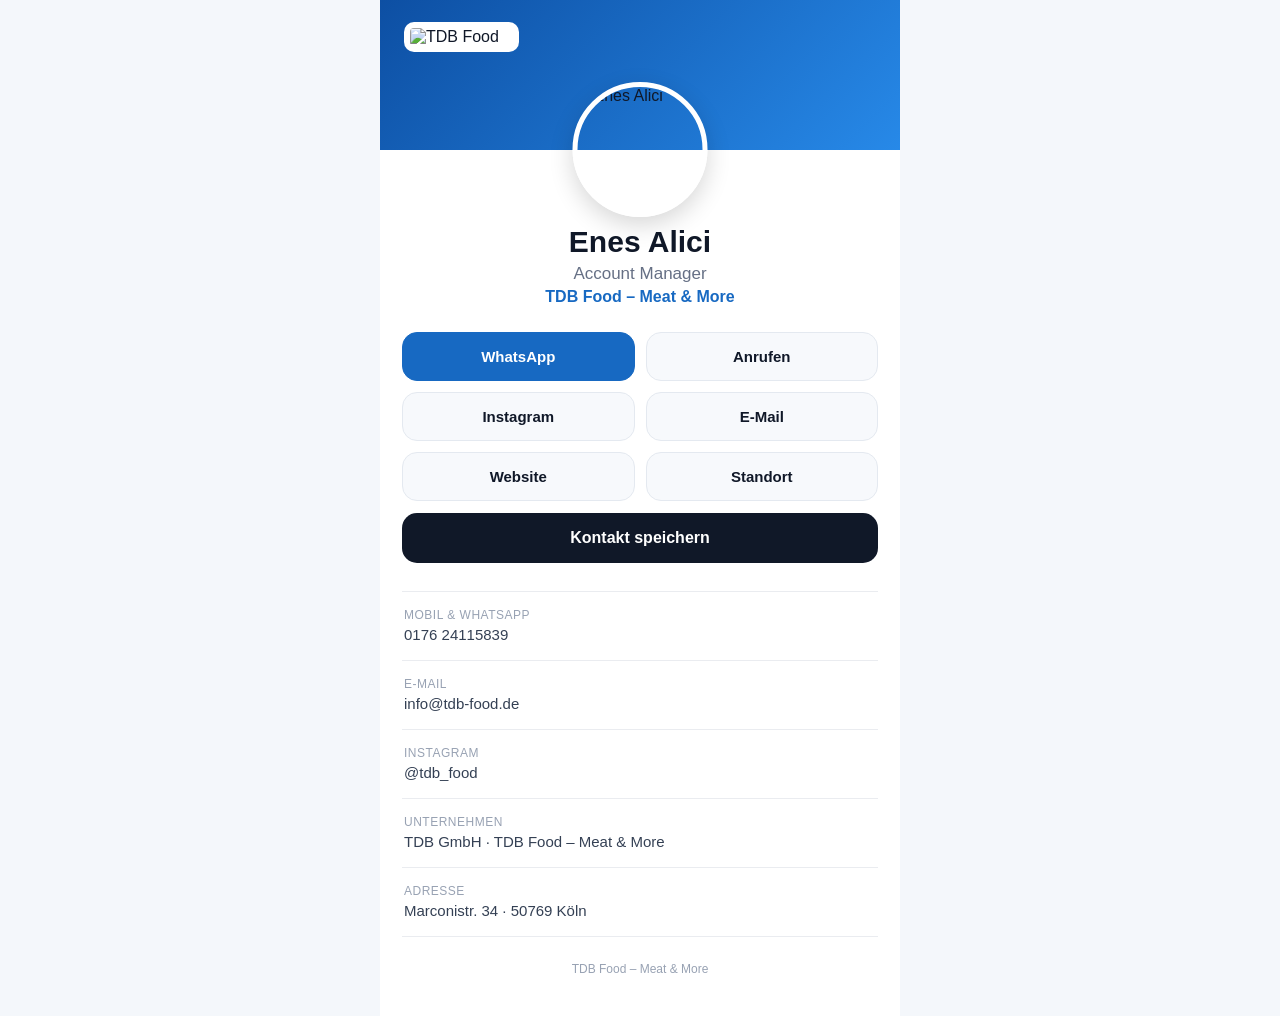
==== Enes/index.html @ 4cbe136a "Create personal webpage for Enes Alici This HTML file serves as a personal webpage for Enes Alici, s" ====
<!DOCTYPE html>
<html lang="de">
<head>
<meta charset="UTF-8">
<meta name="viewport" content="width=device-width, initial-scale=1.0">
<title>Enes Alici | TDB Food</title>

<style>
*{
  box-sizing:border-box;
  margin:0;
  padding:0;
}

body{
  font-family:-apple-system,BlinkMacSystemFont,"Segoe UI",Arial,sans-serif;
  background:#f4f7fb;
  color:#101828;
  min-height:100vh;
}

.page{
  width:100%;
  max-width:520px;
  margin:auto;
  min-height:100vh;
  background:#fff;
  padding-bottom:40px;
}

.header{
  height:150px;
  background:linear-gradient(135deg,#0d4fa3,#2789e8);
  position:relative;
  margin-bottom:75px;
}

.logo{
  position:absolute;
  top:22px;
  left:24px;
  width:115px;
  max-height:55px;
  object-fit:contain;
  background:#fff;
  border-radius:10px;
  padding:6px;
}

.profile{
  position:absolute;
  width:135px;
  height:135px;
  border-radius:50%;
  object-fit:cover;
  object-position:center;
  left:50%;
  bottom:-67px;
  transform:translateX(-50%);
  border:5px solid #fff;
  box-shadow:0 8px 25px rgba(0,0,0,.16);
}

.content{
  padding:0 22px;
  text-align:center;
}

h1{
  font-size:30px;
  font-weight:750;
  margin-bottom:5px;
}

.role{
  font-size:17px;
  color:#667085;
  margin-bottom:4px;
}

.company{
  font-size:16px;
  color:#1769c2;
  font-weight:650;
  margin-bottom:26px;
}

.actions{
  display:grid;
  grid-template-columns:1fr 1fr;
  gap:11px;
}

.action{
  text-decoration:none;
  color:#101828;
  background:#f7f9fc;
  border:1px solid #e4e9f0;
  border-radius:15px;
  padding:15px 8px;
  font-size:15px;
  font-weight:650;
}

.action.primary{
  background:#1769c2;
  color:#fff;
  border-color:#1769c2;
}

.save{
  display:block;
  margin-top:12px;
  background:#101828;
  color:#fff;
  text-decoration:none;
  border-radius:15px;
  padding:16px;
  font-size:16px;
  font-weight:700;
}

.info{
  margin-top:28px;
  text-align:left;
  border-top:1px solid #eaecf0;
}

.row{
  padding:16px 2px;
  border-bottom:1px solid #eaecf0;
}

.label{
  display:block;
  font-size:12px;
  color:#98a2b3;
  margin-bottom:4px;
  text-transform:uppercase;
  letter-spacing:.5px;
}

.value{
  font-size:15px;
  color:#344054;
  text-decoration:none;
}

.footer{
  margin-top:25px;
  font-size:12px;
  color:#98a2b3;
}
</style>
</head>

<body>

<div class="page">

  <div class="header">
    <img src="tdb-logo.jpg" class="logo" alt="TDB Food">
    <img src="enes-alici.jpg" class="profile" alt="Enes Alici">
  </div>

  <div class="content">

    <h1>Enes Alici</h1>
    <div class="role">Account Manager</div>
    <div class="company">TDB Food – Meat &amp; More</div>

    <div class="actions">

      <a class="action primary"
         href="https://wa.me/4917624115839">
         WhatsApp
      </a>

      <a class="action"
         href="tel:+4917624115839">
         Anrufen
      </a>

      <a class="action"
         href="https://www.instagram.com/tdb_food/">
         Instagram
      </a>

      <a class="action"
         href="mailto:info@tdb-food.de">
         E-Mail
      </a>

      <a class="action"
         href="https://tdb-food.de">
         Website
      </a>

      <a class="action"
         href="https://www.google.com/maps/search/?api=1&query=Marconistr.+34,+50769+K%C3%B6ln">
         Standort
      </a>

    </div>

    <a class="save" href="enes-alici.vcf">
      Kontakt speichern
    </a>

    <div class="info">

      <div class="row">
        <span class="label">Mobil &amp; WhatsApp</span>
        <a class="value" href="tel:+4917624115839">
          0176 24115839
        </a>
      </div>

      <div class="row">
        <span class="label">E-Mail</span>
        <a class="value" href="mailto:info@tdb-food.de">
          info@tdb-food.de
        </a>
      </div>

      <div class="row">
        <span class="label">Instagram</span>
        <a class="value" href="https://www.instagram.com/tdb_food/">
          @tdb_food
        </a>
      </div>

      <div class="row">
        <span class="label">Unternehmen</span>
        <span class="value">TDB GmbH · TDB Food – Meat &amp; More</span>
      </div>

      <div class="row">
        <span class="label">Adresse</span>
        <span class="value">Marconistr. 34 · 50769 Köln</span>
      </div>

    </div>

    <div class="footer">
      TDB Food – Meat &amp; More
    </div>

  </div>
</div>

</body>
</html>
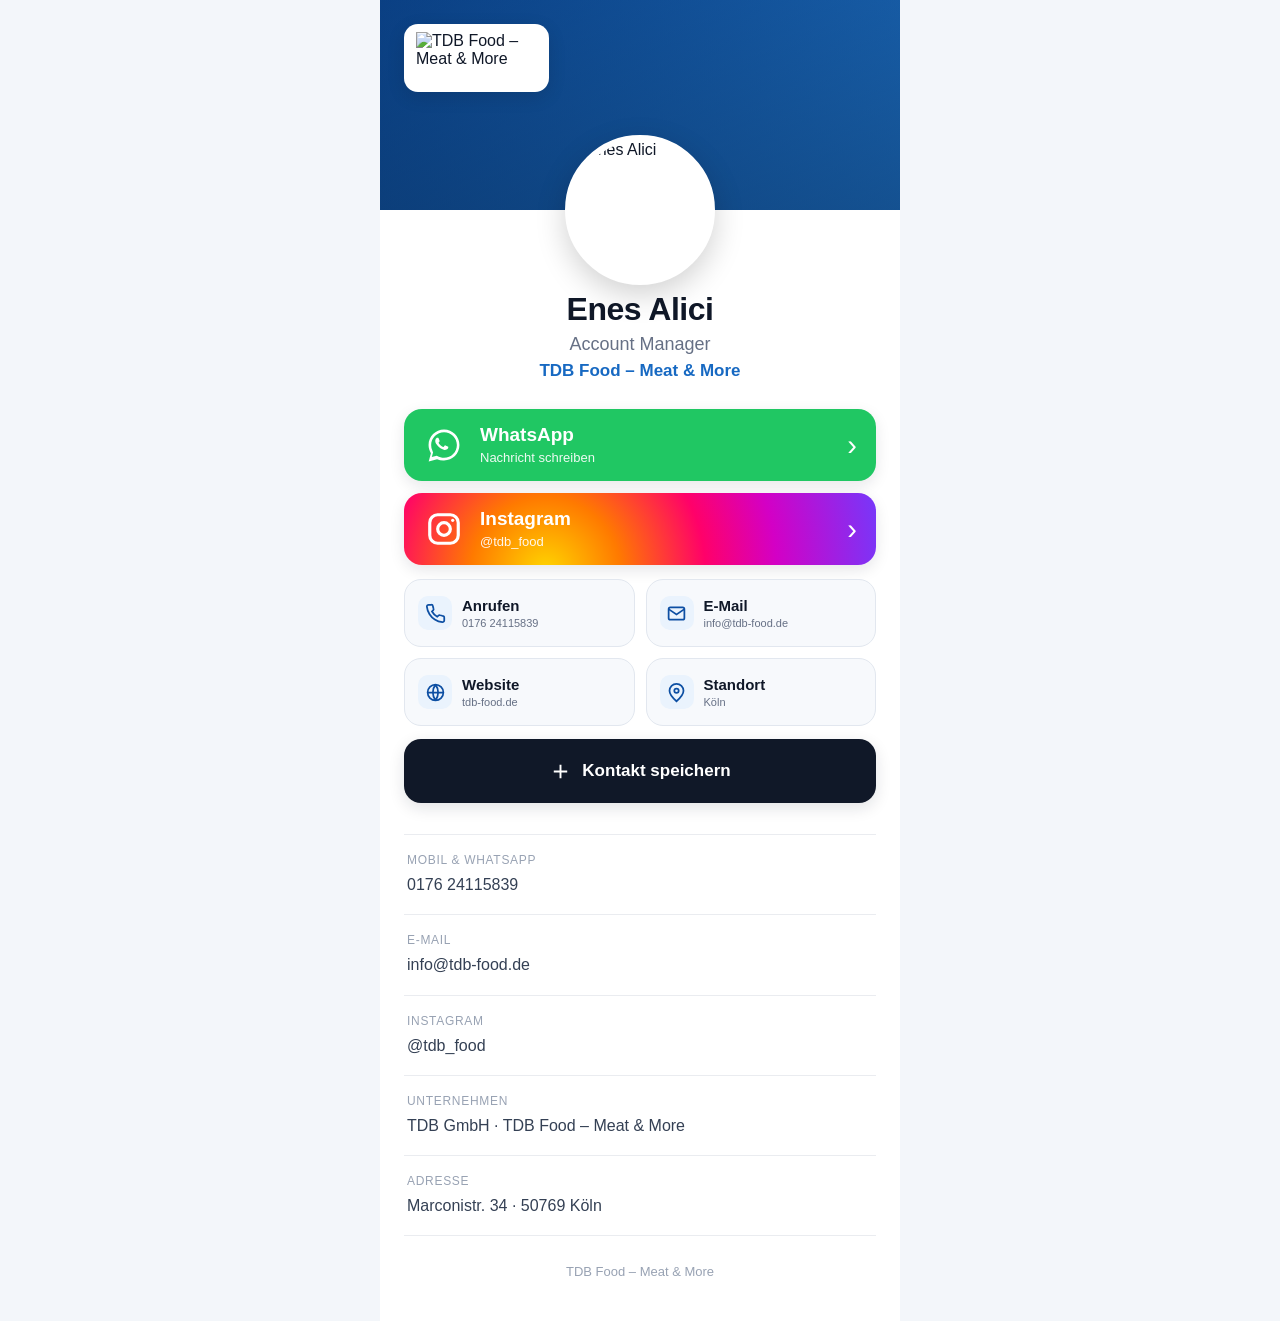
==== commit b97d0051: "Refactor index.html for design improvements Updated styles and layout for improved design and respon" ====
--- a/Enes/index.html
+++ b/Enes/index.html
@@ -3,6 +3,7 @@
 <head>
 <meta charset="UTF-8">
 <meta name="viewport" content="width=device-width, initial-scale=1.0">
+<meta name="theme-color" content="#0d4fa3">
 <title>Enes Alici | TDB Food</title>
 
 <style>
@@ -14,7 +15,7 @@
 
 body{
   font-family:-apple-system,BlinkMacSystemFont,"Segoe UI",Arial,sans-serif;
-  background:#f4f7fb;
+  background:#f3f6fa;
   color:#101828;
   min-height:100vh;
 }
@@ -22,69 +23,165 @@
 .page{
   width:100%;
   max-width:520px;
-  margin:auto;
+  margin:0 auto;
   min-height:100vh;
   background:#fff;
-  padding-bottom:40px;
-}
-
+  padding-bottom:42px;
+}
+
+/* HEADER */
 .header{
-  height:150px;
-  background:linear-gradient(135deg,#0d4fa3,#2789e8);
+  height:210px;
   position:relative;
-  margin-bottom:75px;
+  margin-bottom:82px;
+  overflow:visible;
+  background:
+    linear-gradient(rgba(5,35,73,.35),rgba(5,35,73,.55)),
+    linear-gradient(135deg,#0d4fa3,#2789e8);
+}
+
+/* LOGO */
+.logo-box{
+  position:absolute;
+  top:24px;
+  left:24px;
+  width:145px;
+  height:68px;
+  background:#fff;
+  border-radius:14px;
+  display:flex;
+  align-items:center;
+  justify-content:center;
+  padding:8px 12px;
+  box-shadow:0 5px 18px rgba(0,0,0,.12);
 }
 
 .logo{
-  position:absolute;
-  top:22px;
-  left:24px;
-  width:115px;
-  max-height:55px;
+  width:100%;
+  height:100%;
   object-fit:contain;
-  background:#fff;
-  border-radius:10px;
-  padding:6px;
-}
-
+}
+
+/* PROFILE */
 .profile{
   position:absolute;
-  width:135px;
-  height:135px;
+  width:150px;
+  height:150px;
   border-radius:50%;
   object-fit:cover;
-  object-position:center;
+  object-position:center 35%;
   left:50%;
-  bottom:-67px;
+  bottom:-75px;
   transform:translateX(-50%);
-  border:5px solid #fff;
-  box-shadow:0 8px 25px rgba(0,0,0,.16);
-}
-
+  border:6px solid #fff;
+  box-shadow:0 10px 30px rgba(0,0,0,.18);
+  background:#fff;
+}
+
+/* CONTENT */
 .content{
-  padding:0 22px;
+  padding:0 24px;
   text-align:center;
 }
 
 h1{
-  font-size:30px;
-  font-weight:750;
-  margin-bottom:5px;
+  font-size:32px;
+  line-height:1.1;
+  font-weight:800;
+  letter-spacing:-.5px;
+  margin-bottom:7px;
 }
 
 .role{
+  font-size:18px;
+  color:#667085;
+  margin-bottom:6px;
+}
+
+.company{
   font-size:17px;
-  color:#667085;
-  margin-bottom:4px;
-}
-
-.company{
-  font-size:16px;
   color:#1769c2;
-  font-weight:650;
-  margin-bottom:26px;
-}
-
+  font-weight:700;
+  margin-bottom:28px;
+}
+
+/* BIG SOCIAL BUTTONS */
+.social-actions{
+  display:flex;
+  flex-direction:column;
+  gap:12px;
+  margin-bottom:14px;
+}
+
+.social{
+  width:100%;
+  min-height:72px;
+  border-radius:18px;
+  display:flex;
+  align-items:center;
+  padding:0 19px;
+  text-decoration:none;
+  color:#fff;
+  box-shadow:0 5px 15px rgba(16,24,40,.10);
+  transition:transform .15s ease;
+}
+
+.social:active{
+  transform:scale(.985);
+}
+
+.social-icon{
+  width:42px;
+  height:42px;
+  flex:0 0 42px;
+  display:flex;
+  align-items:center;
+  justify-content:center;
+  margin-right:15px;
+}
+
+.social-icon svg{
+  width:38px;
+  height:38px;
+  display:block;
+}
+
+.social-text{
+  text-align:left;
+  flex:1;
+}
+
+.social-title{
+  display:block;
+  font-size:19px;
+  line-height:1.1;
+  font-weight:800;
+}
+
+.social-subtitle{
+  display:block;
+  font-size:13px;
+  margin-top:4px;
+  opacity:.92;
+}
+
+.arrow{
+  font-size:29px;
+  line-height:1;
+  font-weight:300;
+  margin-left:10px;
+}
+
+.whatsapp{
+  background:#20c763;
+}
+
+.instagram{
+  background:
+    radial-gradient(circle at 30% 110%,#ffd600 0%,#ff7a00 22%,#ff0169 47%,#d300c5 68%,#7638fa 100%);
+}
+
+/* SMALL ACTIONS */
 .actions{
   display:grid;
   grid-template-columns:1fr 1fr;
@@ -92,42 +189,89 @@
 }
 
 .action{
+  min-height:68px;
   text-decoration:none;
   color:#101828;
   background:#f7f9fc;
-  border:1px solid #e4e9f0;
-  border-radius:15px;
-  padding:15px 8px;
+  border:1px solid #e2e7ef;
+  border-radius:17px;
+  display:flex;
+  align-items:center;
+  padding:10px 13px;
+  text-align:left;
+}
+
+.action-icon{
+  width:34px;
+  height:34px;
+  border-radius:10px;
+  background:#eaf3fd;
+  color:#0d4fa3;
+  display:flex;
+  align-items:center;
+  justify-content:center;
+  flex:0 0 34px;
+  margin-right:10px;
+}
+
+.action-icon svg{
+  width:21px;
+  height:21px;
+}
+
+.action-text{
+  min-width:0;
+}
+
+.action-title{
+  display:block;
   font-size:15px;
-  font-weight:650;
-}
-
-.action.primary{
-  background:#1769c2;
-  color:#fff;
-  border-color:#1769c2;
-}
-
+  font-weight:750;
+}
+
+.action-subtitle{
+  display:block;
+  font-size:11px;
+  color:#667085;
+  margin-top:3px;
+  white-space:nowrap;
+  overflow:hidden;
+  text-overflow:ellipsis;
+}
+
+/* SAVE CONTACT */
 .save{
-  display:block;
-  margin-top:12px;
+  display:flex;
+  align-items:center;
+  justify-content:center;
+  gap:10px;
+  width:100%;
+  margin-top:13px;
   background:#101828;
   color:#fff;
   text-decoration:none;
-  border-radius:15px;
-  padding:16px;
-  font-size:16px;
-  font-weight:700;
-}
-
+  border-radius:17px;
+  min-height:64px;
+  padding:15px;
+  font-size:17px;
+  font-weight:750;
+  box-shadow:0 5px 16px rgba(16,24,40,.12);
+}
+
+.save svg{
+  width:23px;
+  height:23px;
+}
+
+/* INFORMATION */
 .info{
-  margin-top:28px;
+  margin-top:31px;
   text-align:left;
   border-top:1px solid #eaecf0;
 }
 
 .row{
-  padding:16px 2px;
+  padding:18px 3px;
   border-bottom:1px solid #eaecf0;
 }
 
@@ -135,21 +279,49 @@
   display:block;
   font-size:12px;
   color:#98a2b3;
-  margin-bottom:4px;
+  margin-bottom:6px;
   text-transform:uppercase;
-  letter-spacing:.5px;
+  letter-spacing:.7px;
 }
 
 .value{
-  font-size:15px;
+  display:block;
+  font-size:16px;
+  line-height:1.45;
   color:#344054;
   text-decoration:none;
 }
 
 .footer{
-  margin-top:25px;
-  font-size:12px;
+  margin-top:28px;
+  font-size:13px;
   color:#98a2b3;
+}
+
+@media(max-width:370px){
+  .content{
+    padding:0 17px;
+  }
+
+  h1{
+    font-size:29px;
+  }
+
+  .social{
+    min-height:68px;
+  }
+
+  .action{
+    padding:9px;
+  }
+
+  .action-icon{
+    margin-right:7px;
+  }
+
+  .action-title{
+    font-size:14px;
+  }
 }
 </style>
 </head>
@@ -159,88 +331,237 @@
 <div class="page">
 
   <div class="header">
-    <img src="tdb-logo.jpg" class="logo" alt="TDB Food">
-    <img src="enes-alici.jpg" class="profile" alt="Enes Alici">
+
+    <div class="logo-box">
+      <img
+        src="tdb-logo.png"
+        class="logo"
+        alt="TDB Food – Meat & More">
+    </div>
+
+    <img
+      src="enes-alici.jpg"
+      class="profile"
+      alt="Enes Alici">
+
   </div>
 
   <div class="content">
 
     <h1>Enes Alici</h1>
-    <div class="role">Account Manager</div>
-    <div class="company">TDB Food – Meat &amp; More</div>
+
+    <div class="role">
+      Account Manager
+    </div>
+
+    <div class="company">
+      TDB Food – Meat &amp; More
+    </div>
+
+
+    <!-- GROSSE SOCIAL BUTTONS -->
+
+    <div class="social-actions">
+
+      <a class="social whatsapp"
+         href="https://wa.me/4917624115839">
+
+        <span class="social-icon">
+          <svg viewBox="0 0 32 32"
+               fill="currentColor"
+               aria-hidden="true">
+            <path d="M19.11 17.21c-.27-.14-1.6-.79-1.85-.88-.25-.09-.43-.14-.61.14-.18.27-.7.88-.86 1.06-.16.18-.32.2-.59.07-.27-.14-1.15-.42-2.19-1.35-.81-.72-1.36-1.61-1.52-1.88-.16-.27-.02-.42.12-.56.12-.12.27-.32.41-.47.14-.16.18-.27.27-.45.09-.18.05-.34-.02-.47-.07-.14-.61-1.47-.84-2.01-.22-.53-.45-.46-.61-.47h-.52c-.18 0-.47.07-.72.34-.25.27-.95.93-.95 2.26s.97 2.62 1.11 2.8c.14.18 1.91 2.91 4.62 4.08.65.28 1.15.45 1.54.57.65.21 1.24.18 1.71.11.52-.08 1.6-.65 1.83-1.29.23-.63.23-1.17.16-1.29-.07-.11-.25-.18-.52-.32z"/>
+            <path d="M16.03 3C8.84 3 3 8.82 3 16c0 2.53.73 4.89 1.99 6.89L3.1 29.8l7.08-1.86A12.95 12.95 0 0016.03 29C23.22 29 29 23.18 29 16S23.22 3 16.03 3zm0 23.82c-2.08 0-4.03-.56-5.7-1.54l-.41-.24-4.2 1.1 1.12-4.09-.27-.42A10.77 10.77 0 015.18 16c0-5.98 4.87-10.84 10.85-10.84S26.85 10.02 26.85 16s-4.84 10.82-10.82 10.82z"/>
+          </svg>
+        </span>
+
+        <span class="social-text">
+          <span class="social-title">WhatsApp</span>
+          <span class="social-subtitle">Nachricht schreiben</span>
+        </span>
+
+        <span class="arrow">›</span>
+
+      </a>
+
+
+      <a class="social instagram"
+         href="https://www.instagram.com/tdb_food/">
+
+        <span class="social-icon">
+          <svg viewBox="0 0 24 24"
+               fill="none"
+               stroke="currentColor"
+               stroke-width="2"
+               aria-hidden="true">
+            <rect x="3" y="3" width="18" height="18" rx="5"/>
+            <circle cx="12" cy="12" r="4"/>
+            <circle cx="17.5" cy="6.5" r="1" fill="currentColor" stroke="none"/>
+          </svg>
+        </span>
+
+        <span class="social-text">
+          <span class="social-title">Instagram</span>
+          <span class="social-subtitle">@tdb_food</span>
+        </span>
+
+        <span class="arrow">›</span>
+
+      </a>
+
+    </div>
+
+
+    <!-- KLEINE BUTTONS -->
 
     <div class="actions">
-
-      <a class="action primary"
-         href="https://wa.me/4917624115839">
-         WhatsApp
-      </a>
 
       <a class="action"
          href="tel:+4917624115839">
-         Anrufen
+
+        <span class="action-icon">
+          <svg viewBox="0 0 24 24"
+               fill="none"
+               stroke="currentColor"
+               stroke-width="2">
+            <path d="M22 16.92v3a2 2 0 01-2.18 2 19.79 19.79 0 01-8.63-3.07 19.5 19.5 0 01-6-6A19.79 19.79 0 012.12 4.18 2 2 0 014.11 2h3a2 2 0 012 1.72c.12.9.33 1.78.62 2.63a2 2 0 01-.45 2.11L8 9.73a16 16 0 006 6l1.27-1.27a2 2 0 012.11-.45c.85.29 1.73.5 2.63.62A2 2 0 0122 16.92z"/>
+          </svg>
+        </span>
+
+        <span class="action-text">
+          <span class="action-title">Anrufen</span>
+          <span class="action-subtitle">0176 24115839</span>
+        </span>
+
       </a>
 
-      <a class="action"
-         href="https://www.instagram.com/tdb_food/">
-         Instagram
-      </a>
 
       <a class="action"
          href="mailto:info@tdb-food.de">
-         E-Mail
+
+        <span class="action-icon">
+          <svg viewBox="0 0 24 24"
+               fill="none"
+               stroke="currentColor"
+               stroke-width="2">
+            <rect x="3" y="5" width="18" height="14" rx="2"/>
+            <path d="M3 7l9 6 9-6"/>
+          </svg>
+        </span>
+
+        <span class="action-text">
+          <span class="action-title">E-Mail</span>
+          <span class="action-subtitle">info@tdb-food.de</span>
+        </span>
+
       </a>
+
 
       <a class="action"
          href="https://tdb-food.de">
-         Website
+
+        <span class="action-icon">
+          <svg viewBox="0 0 24 24"
+               fill="none"
+               stroke="currentColor"
+               stroke-width="2">
+            <circle cx="12" cy="12" r="9"/>
+            <path d="M3 12h18M12 3a15 15 0 010 18M12 3a15 15 0 000 18"/>
+          </svg>
+        </span>
+
+        <span class="action-text">
+          <span class="action-title">Website</span>
+          <span class="action-subtitle">tdb-food.de</span>
+        </span>
+
       </a>
+
 
       <a class="action"
          href="https://www.google.com/maps/search/?api=1&query=Marconistr.+34,+50769+K%C3%B6ln">
-         Standort
+
+        <span class="action-icon">
+          <svg viewBox="0 0 24 24"
+               fill="none"
+               stroke="currentColor"
+               stroke-width="2">
+            <path d="M20 10c0 5-8 12-8 12S4 15 4 10a8 8 0 1116 0z"/>
+            <circle cx="12" cy="10" r="2.5"/>
+          </svg>
+        </span>
+
+        <span class="action-text">
+          <span class="action-title">Standort</span>
+          <span class="action-subtitle">Köln</span>
+        </span>
+
       </a>
 
     </div>
 
+
+    <!-- KONTAKT SPEICHERN -->
+
     <a class="save" href="enes-alici.vcf">
+
+      <svg viewBox="0 0 24 24"
+           fill="none"
+           stroke="currentColor"
+           stroke-width="2">
+        <path d="M12 5v14M5 12h14"/>
+      </svg>
+
       Kontakt speichern
+
     </a>
+
+
+    <!-- INFORMATIONEN -->
 
     <div class="info">
 
       <div class="row">
         <span class="label">Mobil &amp; WhatsApp</span>
-        <a class="value" href="tel:+4917624115839">
+        <a class="value"
+           href="tel:+4917624115839">
           0176 24115839
         </a>
       </div>
 
       <div class="row">
         <span class="label">E-Mail</span>
-        <a class="value" href="mailto:info@tdb-food.de">
+        <a class="value"
+           href="mailto:info@tdb-food.de">
           info@tdb-food.de
         </a>
       </div>
 
       <div class="row">
         <span class="label">Instagram</span>
-        <a class="value" href="https://www.instagram.com/tdb_food/">
+        <a class="value"
+           href="https://www.instagram.com/tdb_food/">
           @tdb_food
         </a>
       </div>
 
       <div class="row">
         <span class="label">Unternehmen</span>
-        <span class="value">TDB GmbH · TDB Food – Meat &amp; More</span>
+        <span class="value">
+          TDB GmbH · TDB Food – Meat &amp; More
+        </span>
       </div>
 
       <div class="row">
         <span class="label">Adresse</span>
-        <span class="value">Marconistr. 34 · 50769 Köln</span>
+        <a class="value"
+           href="https://www.google.com/maps/search/?api=1&query=Marconistr.+34,+50769+K%C3%B6ln">
+          Marconistr. 34 · 50769 Köln
+        </a>
       </div>
 
     </div>
+
 
     <div class="footer">
       TDB Food – Meat &amp; More
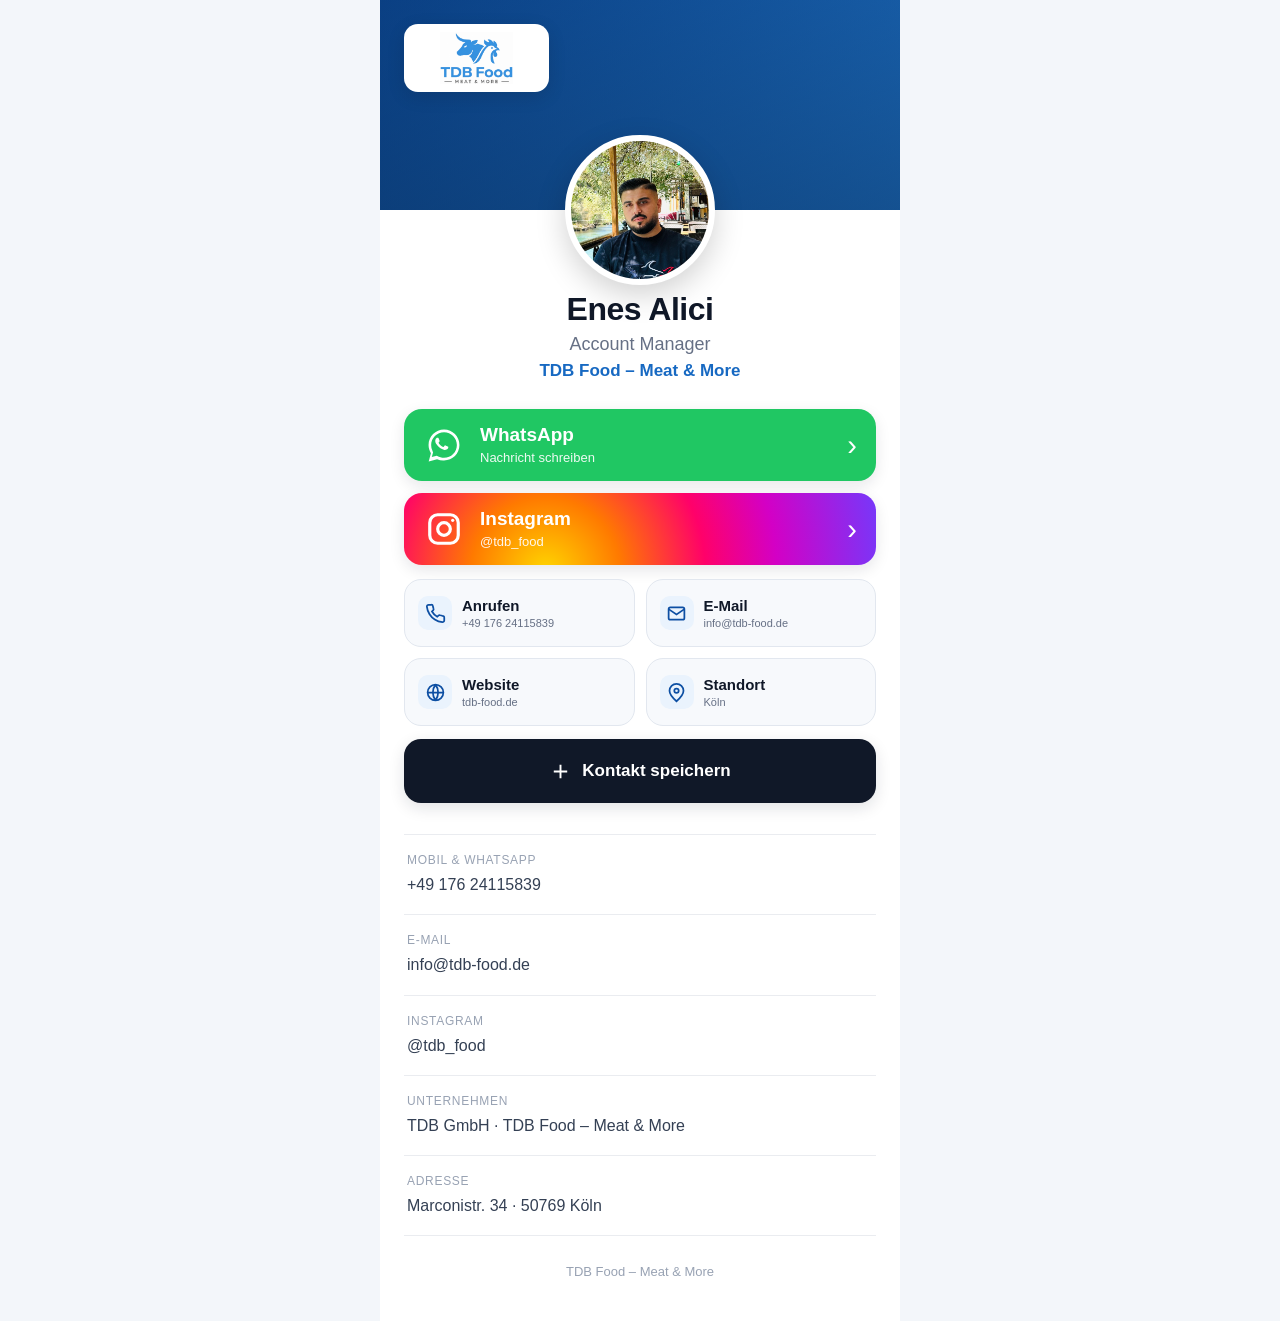
==== commit 1dacc330: "Update phone numbers to include country code" ====
--- a/Enes/index.html
+++ b/Enes/index.html
@@ -358,7 +358,6 @@
       TDB Food – Meat &amp; More
     </div>
 
-
     <!-- GROSSE SOCIAL BUTTONS -->
 
     <div class="social-actions">
@@ -383,7 +382,6 @@
         <span class="arrow">›</span>
 
       </a>
-
 
       <a class="social instagram"
          href="https://www.instagram.com/tdb_food/">
@@ -411,7 +409,6 @@
 
     </div>
 
-
     <!-- KLEINE BUTTONS -->
 
     <div class="actions">
@@ -430,11 +427,10 @@
 
         <span class="action-text">
           <span class="action-title">Anrufen</span>
-          <span class="action-subtitle">0176 24115839</span>
+          <span class="action-subtitle">+49 176 24115839</span>
         </span>
 
       </a>
-
 
       <a class="action"
          href="mailto:info@tdb-food.de">
@@ -456,7 +452,6 @@
 
       </a>
 
-
       <a class="action"
          href="https://tdb-food.de">
 
@@ -477,7 +472,6 @@
 
       </a>
 
-
       <a class="action"
          href="https://www.google.com/maps/search/?api=1&query=Marconistr.+34,+50769+K%C3%B6ln">
 
@@ -500,7 +494,6 @@
 
     </div>
 
-
     <!-- KONTAKT SPEICHERN -->
 
     <a class="save" href="enes-alici.vcf">
@@ -516,7 +509,6 @@
 
     </a>
 
-
     <!-- INFORMATIONEN -->
 
     <div class="info">
@@ -525,7 +517,7 @@
         <span class="label">Mobil &amp; WhatsApp</span>
         <a class="value"
            href="tel:+4917624115839">
-          0176 24115839
+          +49 176 24115839
         </a>
       </div>
 
@@ -562,7 +554,6 @@
 
     </div>
 
-
     <div class="footer">
       TDB Food – Meat &amp; More
     </div>
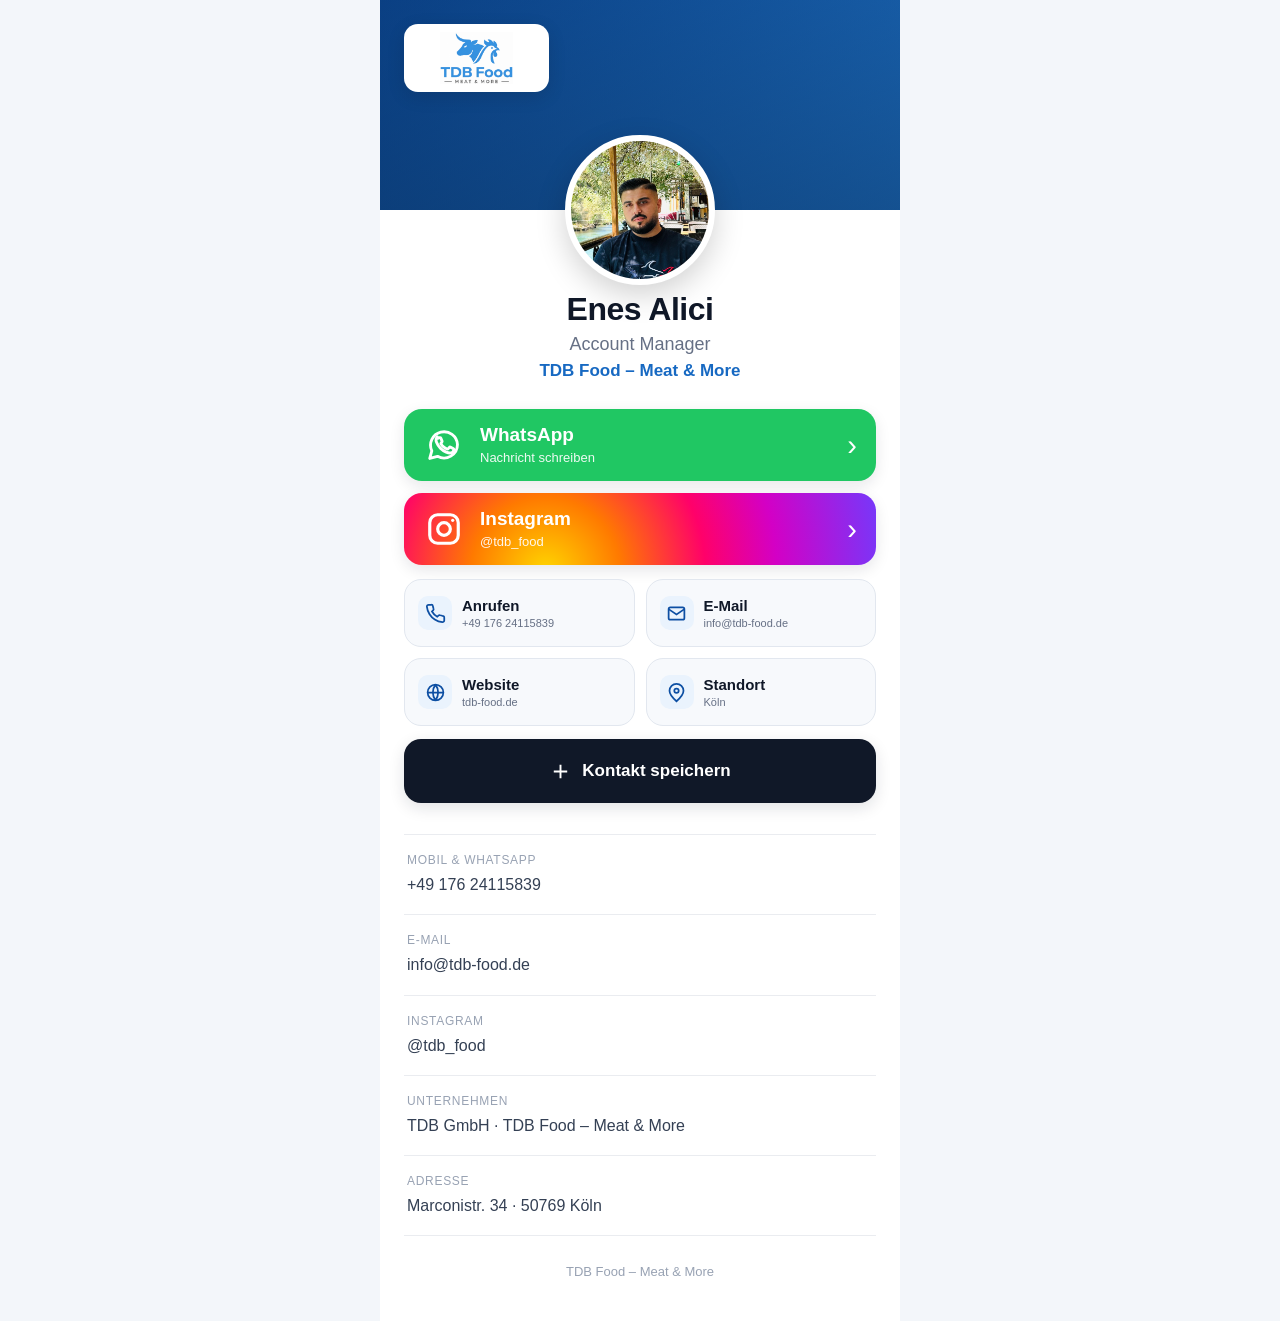
==== commit 838d431d: "Update SVG icons and fix HTML structure" ====
--- a/Enes/index.html
+++ b/Enes/index.html
@@ -366,11 +366,15 @@
          href="https://wa.me/4917624115839">
 
         <span class="social-icon">
-          <svg viewBox="0 0 32 32"
-               fill="currentColor"
+          <svg viewBox="0 0 24 24"
+               fill="none"
+               stroke="currentColor"
+               stroke-width="1.8"
+               stroke-linecap="round"
+               stroke-linejoin="round"
                aria-hidden="true">
-            <path d="M19.11 17.21c-.27-.14-1.6-.79-1.85-.88-.25-.09-.43-.14-.61.14-.18.27-.7.88-.86 1.06-.16.18-.32.2-.59.07-.27-.14-1.15-.42-2.19-1.35-.81-.72-1.36-1.61-1.52-1.88-.16-.27-.02-.42.12-.56.12-.12.27-.32.41-.47.14-.16.18-.27.27-.45.09-.18.05-.34-.02-.47-.07-.14-.61-1.47-.84-2.01-.22-.53-.45-.46-.61-.47h-.52c-.18 0-.47.07-.72.34-.25.27-.95.93-.95 2.26s.97 2.62 1.11 2.8c.14.18 1.91 2.91 4.62 4.08.65.28 1.15.45 1.54.57.65.21 1.24.18 1.71.11.52-.08 1.6-.65 1.83-1.29.23-.63.23-1.17.16-1.29-.07-.11-.25-.18-.52-.32z"/>
-            <path d="M16.03 3C8.84 3 3 8.82 3 16c0 2.53.73 4.89 1.99 6.89L3.1 29.8l7.08-1.86A12.95 12.95 0 0016.03 29C23.22 29 29 23.18 29 16S23.22 3 16.03 3zm0 23.82c-2.08 0-4.03-.56-5.7-1.54l-.41-.24-4.2 1.1 1.12-4.09-.27-.42A10.77 10.77 0 015.18 16c0-5.98 4.87-10.84 10.85-10.84S26.85 10.02 26.85 16s-4.84 10.82-10.82 10.82z"/>
+            <path d="M20.5 11.7a8.5 8.5 0 0 1-12.6 7.45L3 20.5l1.3-4.75A8.5 8.5 0 1 1 20.5 11.7Z"/>
+            <path d="M8.2 7.8c.2-.45.4-.46.7-.47h.6c.18 0 .38.07.48.32l.8 1.9c.08.2.04.4-.08.56l-.6.73c-.14.17-.12.32-.03.48.48.82 1.1 1.52 1.86 2.08.65.48 1.37.86 2.14 1.13.2.07.36.04.5-.12l.82-.95c.16-.18.36-.22.57-.14l1.82.86c.23.11.38.22.4.4.04.35-.16 1.16-.45 1.55-.44.58-1.25.9-1.98.94-.55.03-1.24-.07-2.38-.56-1.4-.6-2.62-1.43-3.65-2.48-1.05-1.07-1.84-2.28-2.37-3.62-.43-1.08-.46-1.77-.3-2.3.13-.43.43-.82.65-1.31Z"/>
           </svg>
         </span>
 
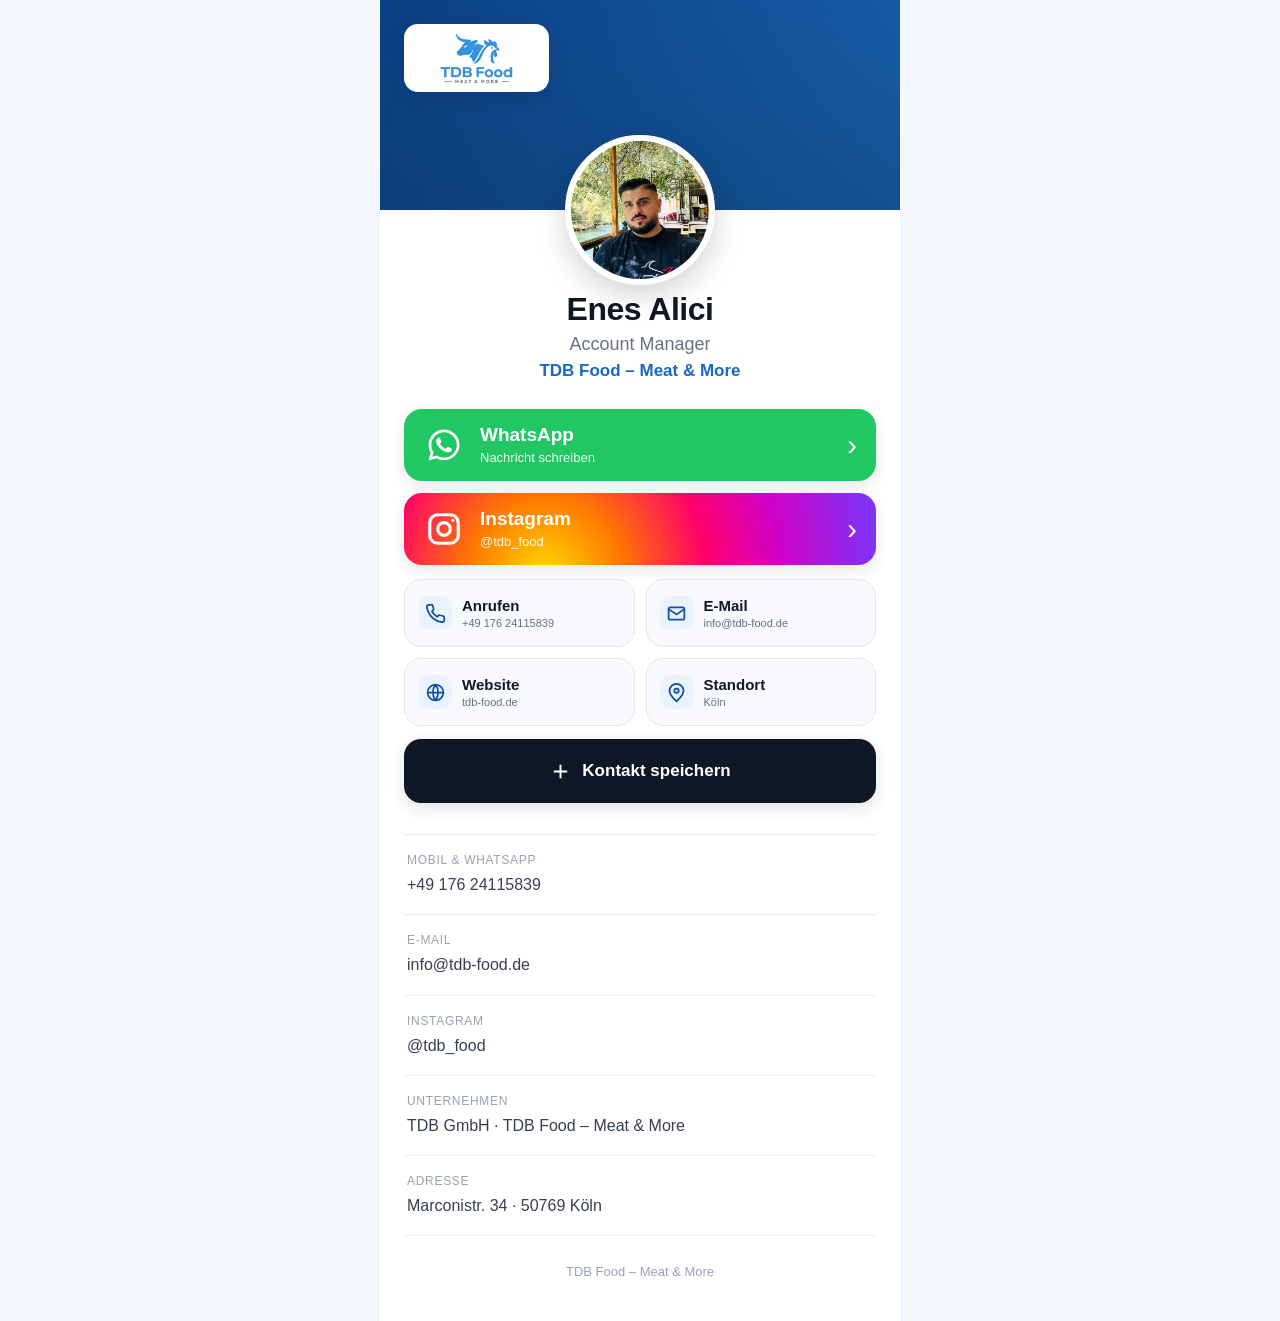
==== commit 9c388d80: "Remove commented CSS sections and clean HTML" ====
--- a/Enes/index.html
+++ b/Enes/index.html
@@ -29,7 +29,6 @@
   padding-bottom:42px;
 }
 
-/* HEADER */
 .header{
   height:210px;
   position:relative;
@@ -40,7 +39,6 @@
     linear-gradient(135deg,#0d4fa3,#2789e8);
 }
 
-/* LOGO */
 .logo-box{
   position:absolute;
   top:24px;
@@ -62,7 +60,6 @@
   object-fit:contain;
 }
 
-/* PROFILE */
 .profile{
   position:absolute;
   width:150px;
@@ -78,7 +75,6 @@
   background:#fff;
 }
 
-/* CONTENT */
 .content{
   padding:0 24px;
   text-align:center;
@@ -105,7 +101,6 @@
   margin-bottom:28px;
 }
 
-/* BIG SOCIAL BUTTONS */
 .social-actions{
   display:flex;
   flex-direction:column;
@@ -181,7 +176,6 @@
     radial-gradient(circle at 30% 110%,#ffd600 0%,#ff7a00 22%,#ff0169 47%,#d300c5 68%,#7638fa 100%);
 }
 
-/* SMALL ACTIONS */
 .actions{
   display:grid;
   grid-template-columns:1fr 1fr;
@@ -239,7 +233,6 @@
   text-overflow:ellipsis;
 }
 
-/* SAVE CONTACT */
 .save{
   display:flex;
   align-items:center;
@@ -263,7 +256,6 @@
   height:23px;
 }
 
-/* INFORMATION */
 .info{
   margin-top:31px;
   text-align:left;
@@ -299,29 +291,12 @@
 }
 
 @media(max-width:370px){
-  .content{
-    padding:0 17px;
-  }
-
-  h1{
-    font-size:29px;
-  }
-
-  .social{
-    min-height:68px;
-  }
-
-  .action{
-    padding:9px;
-  }
-
-  .action-icon{
-    margin-right:7px;
-  }
-
-  .action-title{
-    font-size:14px;
-  }
+  .content{padding:0 17px;}
+  h1{font-size:29px;}
+  .social{min-height:68px;}
+  .action{padding:9px;}
+  .action-icon{margin-right:7px;}
+  .action-title{font-size:14px;}
 }
 </style>
 </head>
@@ -333,16 +308,14 @@
   <div class="header">
 
     <div class="logo-box">
-      <img
-        src="tdb-logo.png"
-        class="logo"
-        alt="TDB Food – Meat & More">
-    </div>
-
-    <img
-      src="enes-alici.jpg"
-      class="profile"
-      alt="Enes Alici">
+      <img src="tdb-logo.png"
+           class="logo"
+           alt="TDB Food – Meat & More">
+    </div>
+
+    <img src="enes-alici.jpg"
+         class="profile"
+         alt="Enes Alici">
 
   </div>
 
@@ -358,24 +331,28 @@
       TDB Food – Meat &amp; More
     </div>
 
-    <!-- GROSSE SOCIAL BUTTONS -->
-
     <div class="social-actions">
 
       <a class="social whatsapp"
          href="https://wa.me/4917624115839">
 
         <span class="social-icon">
-          <svg viewBox="0 0 24 24"
-               fill="none"
-               stroke="currentColor"
-               stroke-width="1.8"
-               stroke-linecap="round"
-               stroke-linejoin="round"
+
+          <!-- WHATSAPP LOGO -->
+          <svg viewBox="0 0 32 32"
+               xmlns="http://www.w3.org/2000/svg"
                aria-hidden="true">
-            <path d="M20.5 11.7a8.5 8.5 0 0 1-12.6 7.45L3 20.5l1.3-4.75A8.5 8.5 0 1 1 20.5 11.7Z"/>
-            <path d="M8.2 7.8c.2-.45.4-.46.7-.47h.6c.18 0 .38.07.48.32l.8 1.9c.08.2.04.4-.08.56l-.6.73c-.14.17-.12.32-.03.48.48.82 1.1 1.52 1.86 2.08.65.48 1.37.86 2.14 1.13.2.07.36.04.5-.12l.82-.95c.16-.18.36-.22.57-.14l1.82.86c.23.11.38.22.4.4.04.35-.16 1.16-.45 1.55-.44.58-1.25.9-1.98.94-.55.03-1.24-.07-2.38-.56-1.4-.6-2.62-1.43-3.65-2.48-1.05-1.07-1.84-2.28-2.37-3.62-.43-1.08-.46-1.77-.3-2.3.13-.43.43-.82.65-1.31Z"/>
+
+            <path
+              fill="#ffffff"
+              d="M16.04 3C8.86 3 3.02 8.82 3.02 15.98c0 2.29.6 4.53 1.74 6.49L3 29l6.7-1.75a13 13 0 006.33 1.61h.01c7.18 0 13.02-5.82 13.02-12.98C29.06 8.82 23.22 3 16.04 3zm0 23.67h-.01a10.78 10.78 0 01-5.5-1.5l-.39-.23-3.97 1.04 1.06-3.86-.25-.4a10.72 10.72 0 01-1.65-5.74c0-5.91 4.81-10.72 10.73-10.72 2.86 0 5.55 1.12 7.58 3.14a10.65 10.65 0 013.14 7.58c-.01 5.91-4.82 10.69-10.74 10.69z"/>
+
+            <path
+              fill="#ffffff"
+              d="M21.92 18.63c-.32-.16-1.91-.94-2.21-1.05-.3-.11-.52-.16-.74.16-.22.32-.85 1.05-1.04 1.27-.19.22-.38.24-.7.08-.32-.16-1.36-.5-2.59-1.59-.96-.85-1.6-1.91-1.79-2.23-.19-.32-.02-.5.14-.66.15-.14.32-.38.48-.57.16-.19.22-.32.32-.54.11-.22.05-.4-.03-.57-.08-.16-.74-1.78-1.01-2.43-.27-.64-.54-.55-.74-.56h-.63c-.22 0-.57.08-.87.4-.3.32-1.14 1.11-1.14 2.7s1.17 3.13 1.33 3.35c.16.22 2.3 3.51 5.57 4.92.78.34 1.39.54 1.86.69.78.25 1.49.21 2.05.13.63-.09 1.91-.78 2.18-1.54.27-.76.27-1.41.19-1.54-.08-.13-.3-.21-.62-.37z"/>
+
           </svg>
+
         </span>
 
         <span class="social-text">
@@ -413,12 +390,9 @@
 
     </div>
 
-    <!-- KLEINE BUTTONS -->
-
     <div class="actions">
 
-      <a class="action"
-         href="tel:+4917624115839">
+      <a class="action" href="tel:+4917624115839">
 
         <span class="action-icon">
           <svg viewBox="0 0 24 24"
@@ -436,8 +410,7 @@
 
       </a>
 
-      <a class="action"
-         href="mailto:info@tdb-food.de">
+      <a class="action" href="mailto:info@tdb-food.de">
 
         <span class="action-icon">
           <svg viewBox="0 0 24 24"
@@ -456,8 +429,7 @@
 
       </a>
 
-      <a class="action"
-         href="https://tdb-food.de">
+      <a class="action" href="https://tdb-food.de">
 
         <span class="action-icon">
           <svg viewBox="0 0 24 24"
@@ -498,8 +470,6 @@
 
     </div>
 
-    <!-- KONTAKT SPEICHERN -->
-
     <a class="save" href="enes-alici.vcf">
 
       <svg viewBox="0 0 24 24"
@@ -513,30 +483,25 @@
 
     </a>
 
-    <!-- INFORMATIONEN -->
-
     <div class="info">
 
       <div class="row">
         <span class="label">Mobil &amp; WhatsApp</span>
-        <a class="value"
-           href="tel:+4917624115839">
+        <a class="value" href="tel:+4917624115839">
           +49 176 24115839
         </a>
       </div>
 
       <div class="row">
         <span class="label">E-Mail</span>
-        <a class="value"
-           href="mailto:info@tdb-food.de">
+        <a class="value" href="mailto:info@tdb-food.de">
           info@tdb-food.de
         </a>
       </div>
 
       <div class="row">
         <span class="label">Instagram</span>
-        <a class="value"
-           href="https://www.instagram.com/tdb_food/">
+        <a class="value" href="https://www.instagram.com/tdb_food/">
           @tdb_food
         </a>
       </div>
